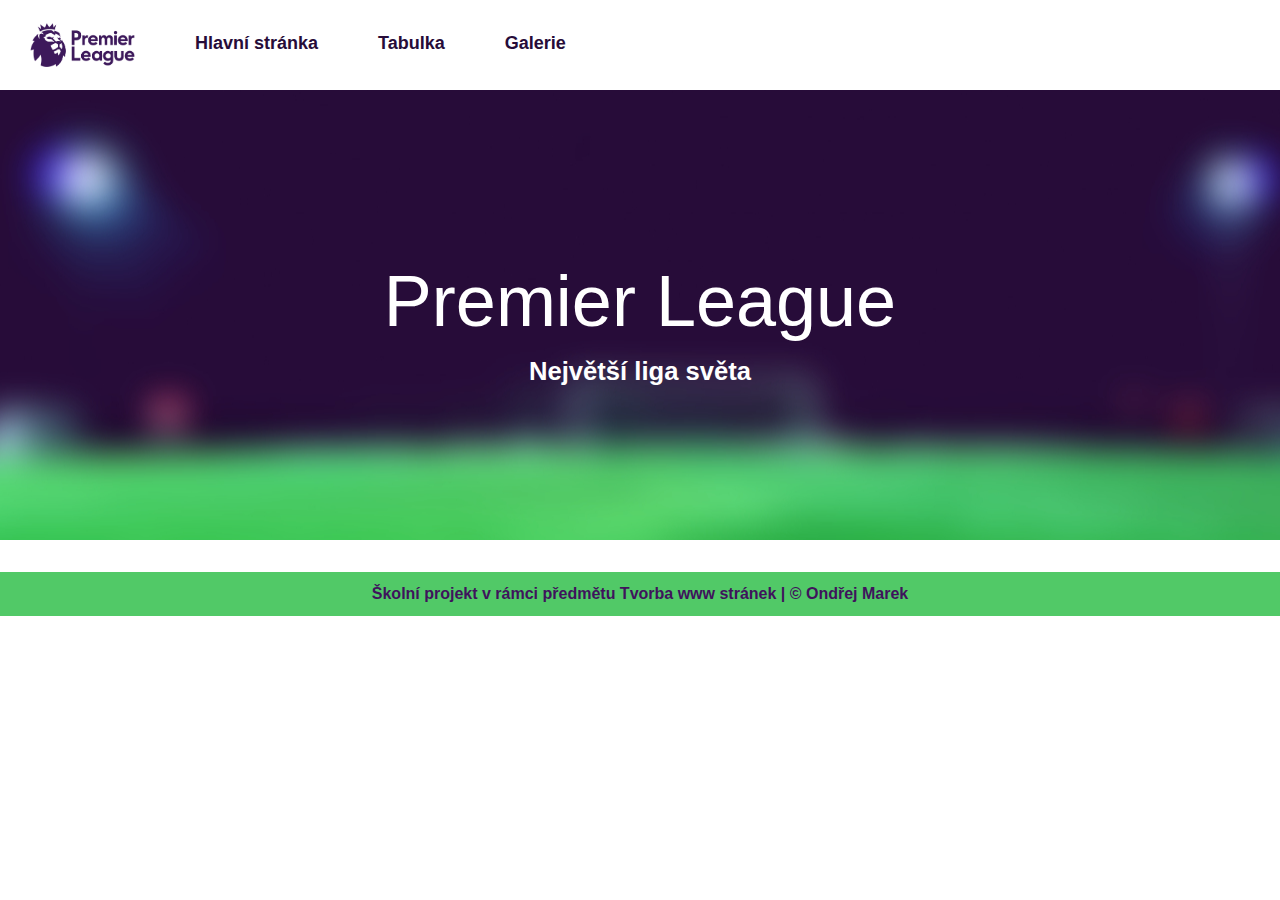
==== index.html @ 64e7bc7c "0.1" ====
<!doctype html>
<html lang="cs">

<head>
    <title>Premier League</title>
    <!-- Required meta tags -->
    <meta charset="utf-8">
    <meta name="viewport" content="width=device-width, initial-scale=1, shrink-to-fit=no">

    <!-- Bootstrap CSS -->
    <link rel="stylesheet" href="https://stackpath.bootstrapcdn.com/bootstrap/4.3.1/css/bootstrap.min.css"
        integrity="sha384-ggOyR0iXCbMQv3Xipma34MD+dH/1fQ784/j6cY/iJTQUOhcWr7x9JvoRxT2MZw1T" crossorigin="anonymous">
    <link rel="stylesheet" href="style/style.css">

</head>

<body>
    <header>
        <nav class="nav">
            <img src="img/logo.png" alt="Logo" id="logo">
            <a class="nav-link" href="index.html">Hlavní stránka</a>
            <a class="nav-link" href="table.html">Tabulka</a>
            <a class="nav-link" href="gallery.html">Galerie</a>
        </nav>
        <div class="jumbotron jumbotron-fluid">
            <div class="container pt-4">
                <h1 class="display-3 text-center text-white">Premier League</h1>
                <p class="text-center text-white">Největší liga světa</p>
            </div>
        </div>
    </header>
    <main>
        


    </main>
    <footer>
        <p> Školní projekt v rámci předmětu Tvorba www stránek | © Ondřej Marek</p>
    </footer>
    <!-- Optional JavaScript -->
    <!-- jQuery first, then Popper.js, then Bootstrap JS -->
    <script src="https://code.jquery.com/jquery-3.3.1.slim.min.js"
        integrity="sha384-q8i/X+965DzO0rT7abK41JStQIAqVgRVzpbzo5smXKp4YfRvH+8abtTE1Pi6jizo"
        crossorigin="anonymous"></script>
    <script src="https://cdnjs.cloudflare.com/ajax/libs/popper.js/1.14.7/umd/popper.min.js"
        integrity="sha384-UO2eT0CpHqdSJQ6hJty5KVphtPhzWj9WO1clHTMGa3JDZwrnQq4sF86dIHNDz0W1"
        crossorigin="anonymous"></script>
    <script src="https://stackpath.bootstrapcdn.com/bootstrap/4.3.1/js/bootstrap.min.js"
        integrity="sha384-JjSmVgyd0p3pXB1rRibZUAYoIIy6OrQ6VrjIEaFf/nJGzIxFDsf4x0xIM+B07jRM"
        crossorigin="anonymous"></script>
</body>

</html>
---- style/style.css ----
*{
    padding: 0px;
    margin: 0px;
}

.jumbotron{
    background-image: url("../img/background.jpg");
    background-position: center;
    display: flex;
    width: 100%;
    height: 50vh;
}

.nav{
    background-color: white;
   
}
.nav-link{
    color: rgb(39, 12, 57);
    font-size:large;
    padding: 30px;
    font-weight: bold;
}
.nav-link:hover{
    color: white;
    background-color: rgb(39, 12, 57);

}

h1{
    margin-top: 5rem;
}

.jumbotron p{
    font-size: 1.6em;
}

p{
    color: rgb(63, 19, 92);
    font-weight: bold;
}

h2{
    color: rgb(39, 12, 57);
    padding-bottom: 10px;
}


#logo {
    padding-right: 15px;
    padding-left: 15px;
    height: 90px;
    width: auto;
}

footer{
    background-color: rgb(81, 201, 103);
    text-align: center;
}

footer p{
    margin: 0px;
    padding: 10px;
}
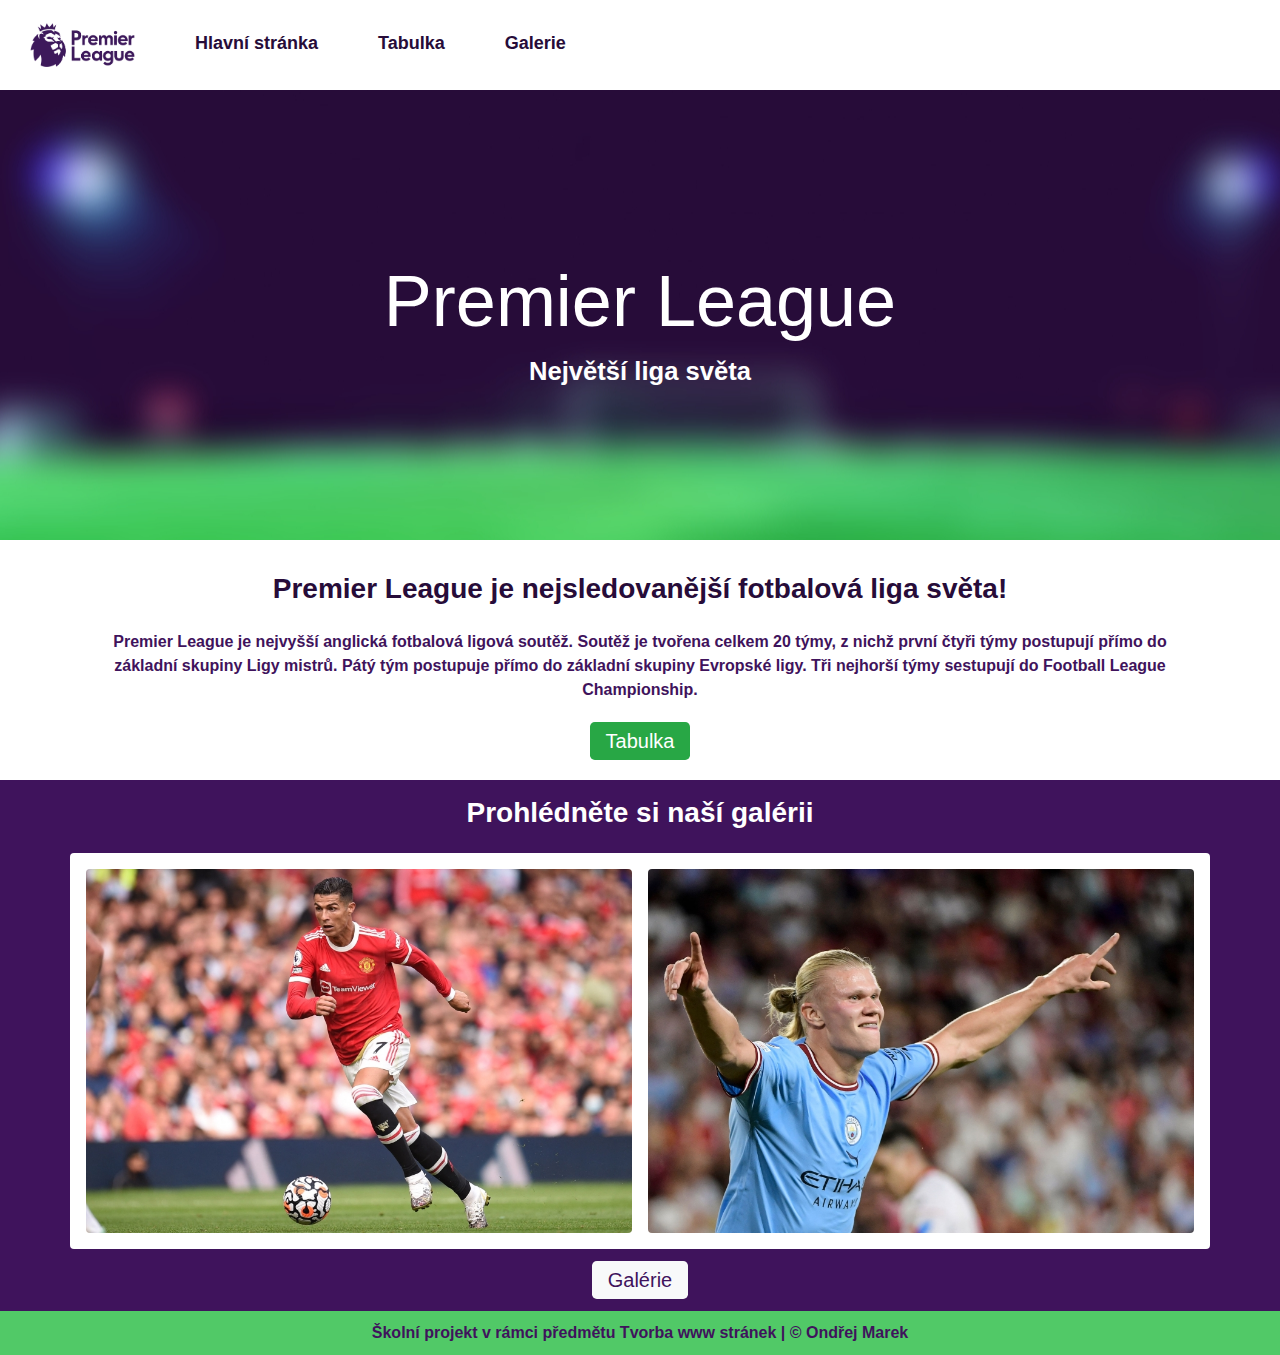
==== commit 808e351c: "0.2" ====
--- a/index.html
+++ b/index.html
@@ -30,9 +30,34 @@
         </div>
     </header>
     <main>
-        
-
-
+        <div class="bgwhite">
+            <div class="container text-center pb-3">
+                <h3 class="pb-3">Premier League je nejsledovanější fotbalová liga světa!</h3>
+                <p>Premier League je nejvyšší anglická fotbalová ligová soutěž.
+                    Soutěž je tvořena celkem 20 týmy, z nichž první čtyři týmy postupují přímo do základní skupiny Ligy
+                    mistrů. Pátý tým postupuje přímo do základní skupiny Evropské ligy.
+                    Tři nejhorší týmy sestupují do Football League Championship.</p>
+                <div class="py-2">
+                    <a name="ntable" class="btn-lg btn-success" href="table.html" role="button">Tabulka</a>
+                </div>
+            </div>
+        </div>
+        <div class="bgpurple">
+            <div class="container text-center">
+                <h3 class="py-3 text-white">Prohlédněte si naší galérii</h3>
+                <div class="row gallery bg-white pt-3 rounded">
+                    <div class="col-md-6 gallery pr-2 pl-3">
+                        <img src="img/uvod1.jpg" class="rounded w-100 mb-3" alt="foto ze zápasu">
+                    </div>
+                    <div class="col-md-6 gallery pr-3 pl-2">
+                        <img src="img/uvod2.jpg" class="rounded w-100 mb-3" alt="foto ze zápasu">
+                    </div>
+                </div>
+                <div class="py-3">
+                    <a name="ngallery" class="btn-lg btn-light" href="gallery.html" role="button">Galérie</a>
+                </div>
+            </div>
+        </div>
     </main>
     <footer>
         <p> Školní projekt v rámci předmětu Tvorba www stránek | © Ondřej Marek</p>
--- a/style/style.css
+++ b/style/style.css
@@ -62,4 +62,30 @@
 footer p{
     margin: 0px;
     padding: 10px;
+}
+
+
+h3{
+    color: rgb(39, 12, 57);
+    font-weight: bold;
+}
+
+a:hover{
+    text-decoration: none;
+}
+
+.bgwhite{
+    background-color: white;
+}
+
+.bgpurple{
+    background-color:rgb(63, 19, 92);
+}
+
+.btn-light{
+    color: rgb(63, 19, 92);
+}
+
+a.btn-light:hover{
+    color: rgb(63, 19, 92);
 }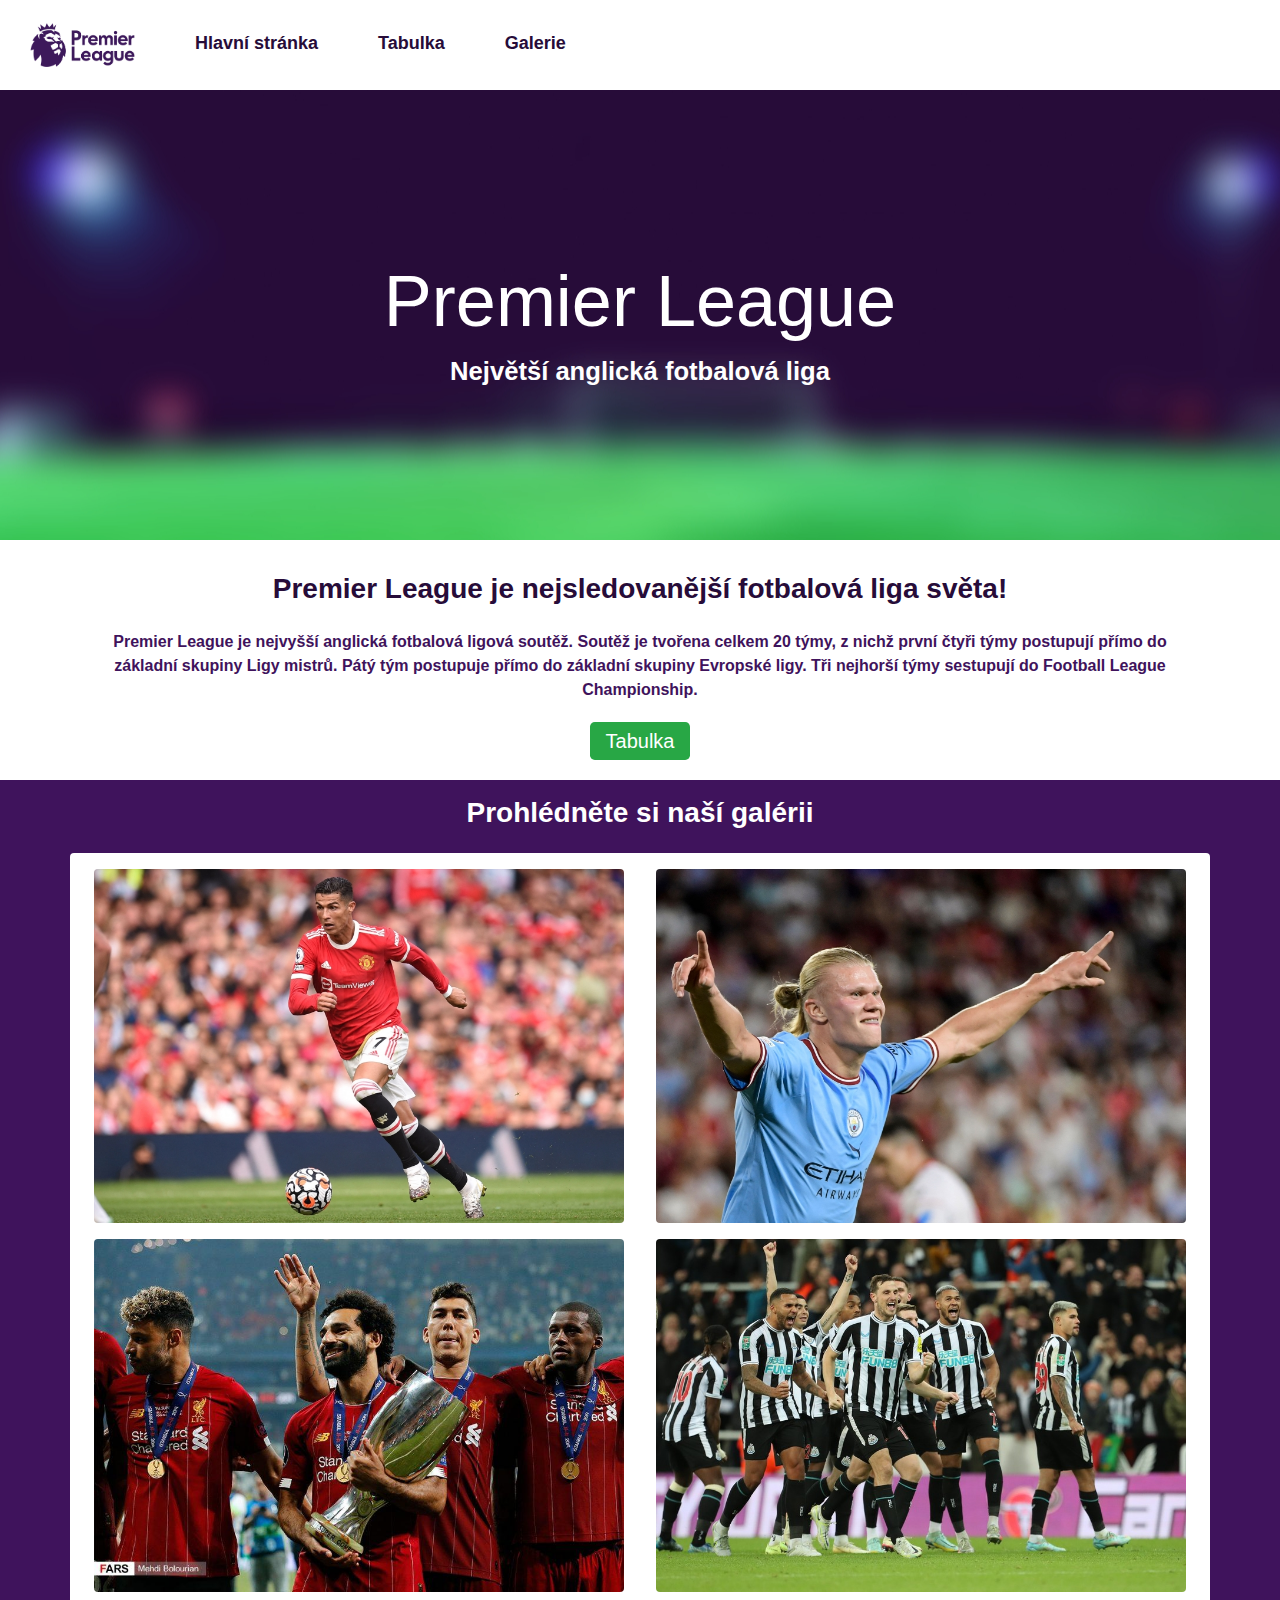
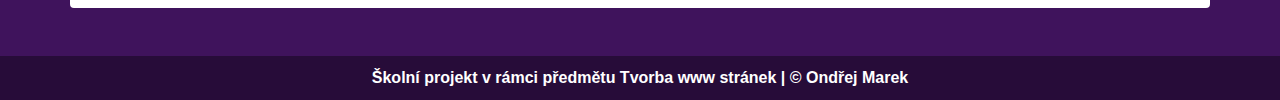
==== commit fc9ecbaa: "1.0" ====
--- a/index.html
+++ b/index.html
@@ -25,7 +25,7 @@
         <div class="jumbotron jumbotron-fluid">
             <div class="container pt-4">
                 <h1 class="display-3 text-center text-white">Premier League</h1>
-                <p class="text-center text-white">Největší liga světa</p>
+                <p class="text-center text-white">Největší anglická fotbalová liga</p>
             </div>
         </div>
     </header>
@@ -38,23 +38,22 @@
                     mistrů. Pátý tým postupuje přímo do základní skupiny Evropské ligy.
                     Tři nejhorší týmy sestupují do Football League Championship.</p>
                 <div class="py-2">
-                    <a name="ntable" class="btn-lg btn-success" href="table.html" role="button">Tabulka</a>
+                    <a class="btn-lg btn-success" href="table.html" role="button">Tabulka</a>
                 </div>
             </div>
         </div>
         <div class="bgpurple">
-            <div class="container text-center">
-                <h3 class="py-3 text-white">Prohlédněte si naší galérii</h3>
-                <div class="row gallery bg-white pt-3 rounded">
-                    <div class="col-md-6 gallery pr-2 pl-3">
-                        <img src="img/uvod1.jpg" class="rounded w-100 mb-3" alt="foto ze zápasu">
+            <div class="container text-center pb-5">
+                <h3 class="py-3 introimg text-white">Prohlédněte si naší galérii</h3>
+                <div class="row introimg bg-white pt-3 rounded">
+                    <div class="col-md-6  pr-3 pl-4">
+                        <img src="img/uvod1.jpg" class="rounded w-100 mb-3 " alt="foto ze zápasu">
+                        <img src="img/uvod3.jpg" class="rounded w-100 mb-3" alt="foto ze zápasu">
                     </div>
-                    <div class="col-md-6 gallery pr-3 pl-2">
-                        <img src="img/uvod2.jpg" class="rounded w-100 mb-3" alt="foto ze zápasu">
+                    <div class="col-md-6  pr-4 pl-3">
+                        <img src="img/uvod2.jpg" class="rounded w-100 mb-3 " alt="foto ze zápasu">
+                        <img src="img/uvod4.jpg" class="rounded w-100 mb-3" alt="foto ze zápasu">
                     </div>
-                </div>
-                <div class="py-3">
-                    <a name="ngallery" class="btn-lg btn-light" href="gallery.html" role="button">Galérie</a>
                 </div>
             </div>
         </div>
--- a/style/style.css
+++ b/style/style.css
@@ -55,15 +55,16 @@
 }
 
 footer{
-    background-color: rgb(81, 201, 103);
+    background-color: rgb(39, 12, 57);
+
     text-align: center;
 }
 
 footer p{
     margin: 0px;
     padding: 10px;
+    color: white;
 }
-
 
 h3{
     color: rgb(39, 12, 57);
@@ -74,18 +75,15 @@
     text-decoration: none;
 }
 
+.introimg img:hover{
+    transform: scale(1.1);
+    box-shadow: 0 0 10px rgba(0, 0, 0, 0.5);
+}
+
 .bgwhite{
     background-color: white;
 }
 
 .bgpurple{
     background-color:rgb(63, 19, 92);
-}
-
-.btn-light{
-    color: rgb(63, 19, 92);
-}
-
-a.btn-light:hover{
-    color: rgb(63, 19, 92);
 }